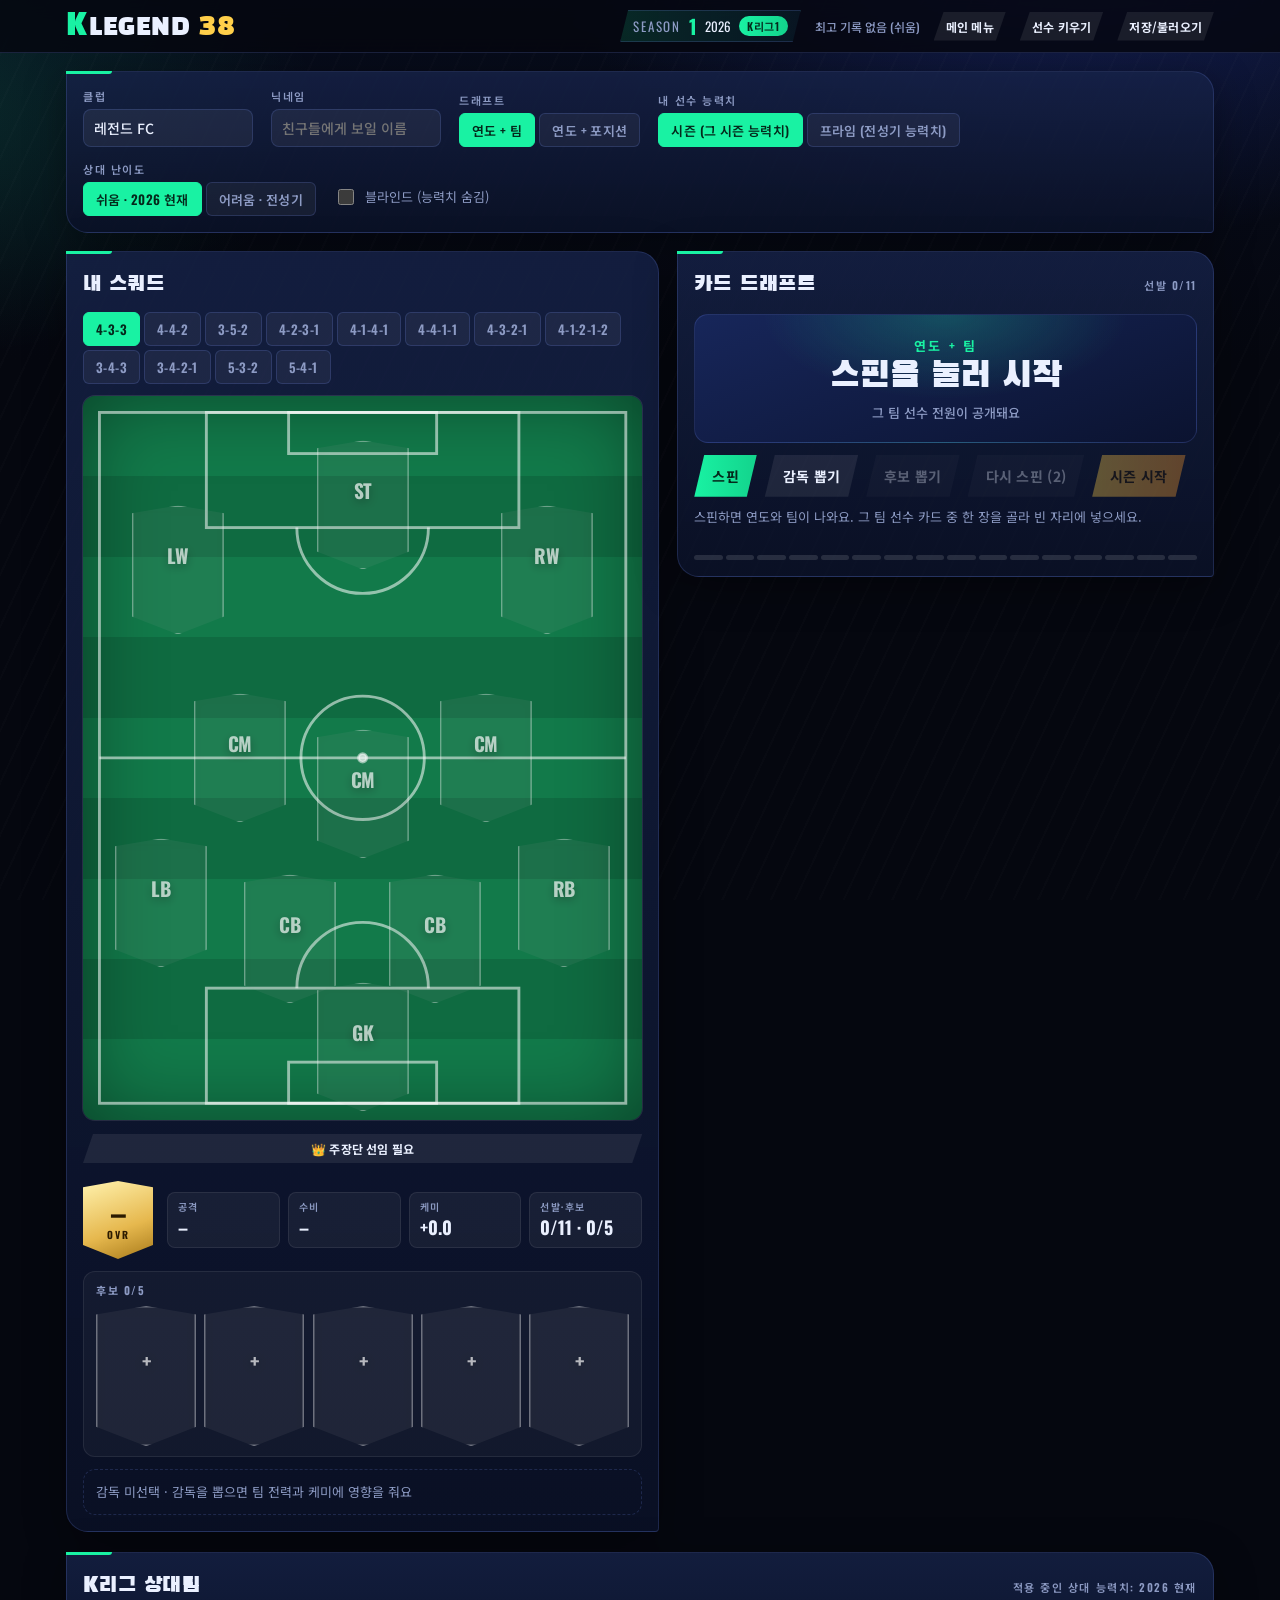
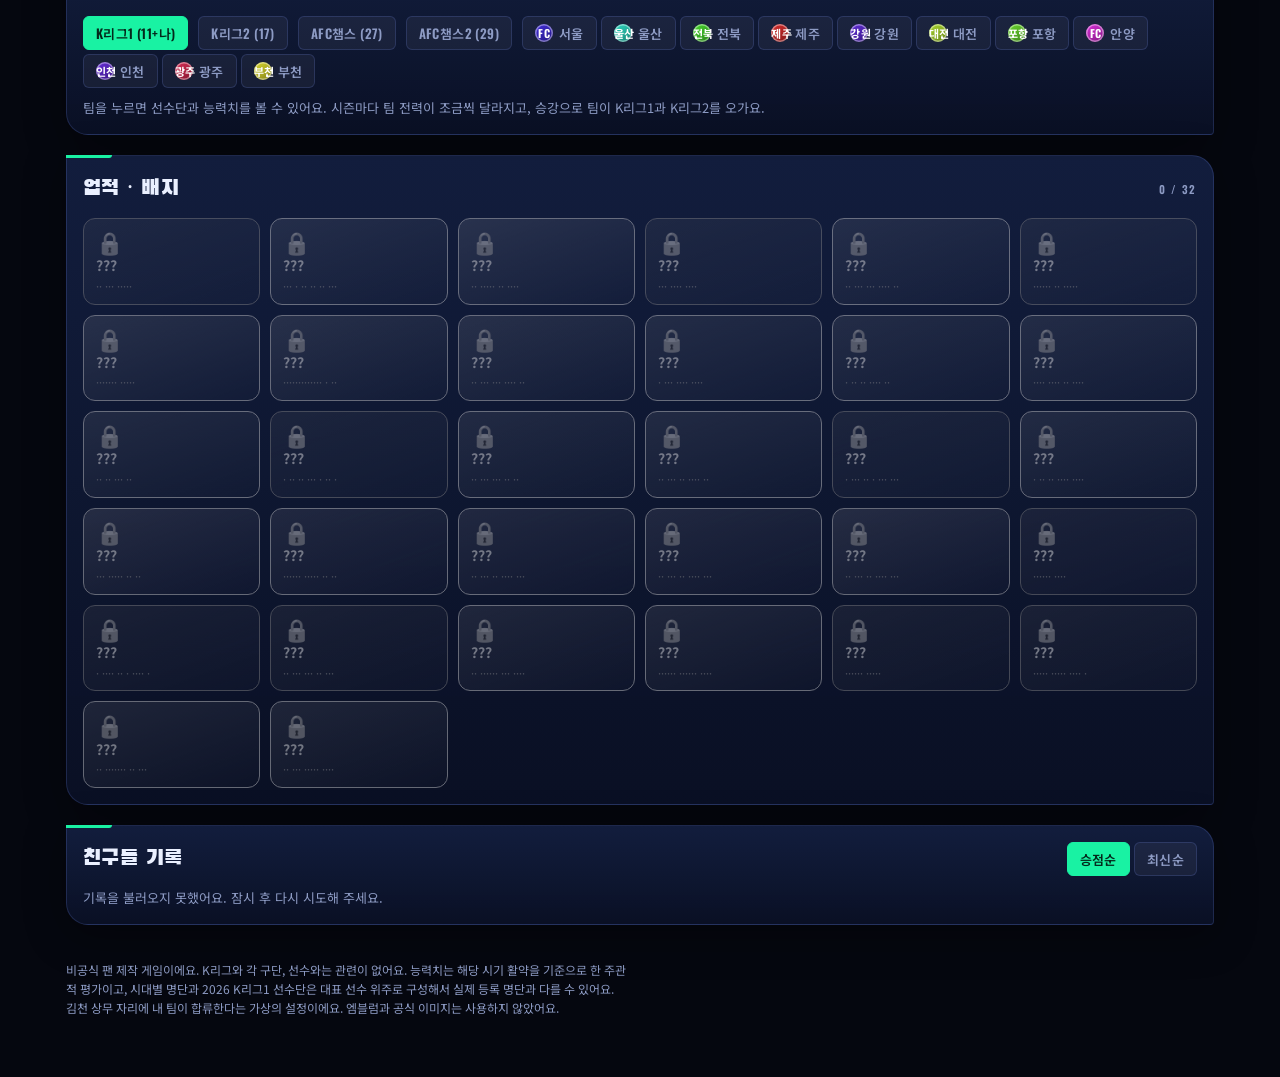
==== manager.html @ 30ee42bf "선수판 v2(구간 시즌·국제대회·수상·발롱도르·영구결번·성장특성·가정환경·레전드 비교), 메인 메뉴, 작업기록 문서 Co-Authored-By: Claude Sonnet 5.5 <" ====
<!doctype html>
<html lang="ko">
<head>
<meta charset="utf-8">
<meta name="viewport" content="width=device-width, initial-scale=1, viewport-fit=cover">
<meta name="theme-color" content="#05070f">
<title>K-레전드 38</title>
<meta name="description" content="시대별 K리그 레전드 카드를 뽑아 베스트 11을 만들고 2026 K리그1·FA컵·AFC챔스에 도전하는 팬 제작 축구 게임">
<meta property="og:title" content="K-레전드 38">
<meta property="og:description" content="K리그 레전드 카드 드래프트. 38전 전승에 도전해 보세요.">
<link rel="preconnect" href="https://fonts.googleapis.com">
<link rel="preconnect" href="https://fonts.gstatic.com" crossorigin>
<link rel="stylesheet" href="https://fonts.googleapis.com/css2?family=Black+Han+Sans&family=Oswald:wght@500;600;700&family=Noto+Sans+KR:wght@400;500;700&display=swap">
<link rel="stylesheet" href="css/style.css">
</head>
<body>
<div class="bgfx" aria-hidden="true"></div>
<div class="modal" id="modal" hidden role="dialog" aria-modal="true" aria-label="선수 상세"></div>

<header class="top">
  <div class="top-in">
    <div class="logo" aria-label="K-레전드 38"><span class="k">K</span><span class="l">LEGEND</span><b>38</b></div>
    <div class="season-badge" id="seasonBadge"></div>
    <div class="best" id="best"></div>
    <a class="btn small ghost" href="index.html" id="menuLink" style="text-decoration:none">메인 메뉴</a>
    <a class="btn small ghost" href="player.html" id="lifeLink" style="text-decoration:none">선수 키우기</a>
    <button type="button" class="btn small ghost" id="saveBtn" title="저장 · 불러오기">저장/불러오기</button>
  </div>
</header>

<div class="wrap">
  <section class="panel clubbar">
    <div class="field"><label class="label" for="teamName">클럽</label>
      <input class="inp" id="teamName" maxlength="14" value="레전드 FC"></div>
    <div class="field"><label class="label" for="nick">닉네임</label>
      <input class="inp" id="nick" maxlength="12" placeholder="친구들에게 보일 이름"></div>
    <div class="field"><span class="label">드래프트</span><div class="seg" id="modeSeg" role="group" aria-label="드래프트 방식"></div></div>
    <div class="field"><span class="label">내 선수 능력치</span><div class="seg" id="ratingSeg" role="group" aria-label="능력치 기준"></div></div>
    <div class="field"><span class="label">상대 난이도</span><div class="seg" id="diffSeg" role="group" aria-label="상대팀 난이도"></div></div>
    <label class="toggle"><input type="checkbox" id="hard"> 블라인드 (능력치 숨김)</label>
  </section>

  <div class="grid">
    <!-- 스쿼드 -->
    <section class="panel squad">
      <div class="panel-h"><h2>내 스쿼드</h2><div class="seg" id="formSeg" role="group" aria-label="포메이션"></div></div>
      <div class="pitch" id="pitch">
        <svg class="lines" viewBox="0 0 68 88" preserveAspectRatio="none" aria-hidden="true">
          <g fill="none" stroke="rgba(255,255,255,.55)" stroke-width=".35">
            <rect x="2" y="2" width="64" height="84"/>
            <line x1="2" y1="44" x2="66" y2="44"/>
            <circle cx="34" cy="44" r="7.5"/><circle cx="34" cy="44" r=".5" fill="rgba(255,255,255,.7)"/>
            <rect x="15" y="2" width="38" height="14"/><rect x="25" y="2" width="18" height="5"/>
            <rect x="15" y="72" width="38" height="14"/><rect x="25" y="81" width="18" height="5"/>
            <path d="M26 16 A8 8 0 0 0 42 16"/><path d="M26 72 A8 8 0 0 1 42 72"/>
          </g>
        </svg>
      </div>
      <div class="statbar">
        <div class="ovrbadge"><span class="n" id="ovrV">–</span><span class="k">OVR</span></div>
        <div class="stats">
          <div class="st"><span class="k">공격</span><b id="attV">–</b></div>
          <div class="st"><span class="k">수비</span><b id="defV">–</b></div>
          <div class="st"><span class="k">케미</span><b id="chemV">+0.0</b></div>
          <div class="st"><span class="k">선발·후보</span><b id="cntV">0/11</b></div>
        </div>
      </div>
      <div class="bench" id="bench"></div>
      <div class="mgr" id="mgrBox"></div>
    </section>

    <!-- 드래프트 / 이적시장 -->
    <section class="panel desk" id="desk">
      <div id="deskDraft">
        <div class="panel-h"><h2>카드 드래프트</h2><span class="label" id="phaseLabel"></span></div>
        <div class="reel" id="reel" aria-live="polite">
          <div class="reel-crest" id="reelCrest"></div>
          <div class="yearL" id="reelYear"></div>
          <div class="club" id="reelClub">스핀을 눌러 시작</div>
          <div class="eraL" id="reelEra"></div>
        </div>
        <div class="btnrow">
          <button class="btn primary" id="spinBtn" type="button">스핀</button>
          <button class="btn ghost" id="mgrBtn" type="button">감독 뽑기</button>
          <button class="btn ghost" id="benchBtn" type="button" disabled>후보 뽑기</button>
          <button class="btn ghost" id="respinBtn" type="button" disabled>다시 스핀 (2)</button>
          <button class="btn go" id="simBtn" type="button" disabled>시즌 시작</button>
        </div>
        <p class="hint" id="hint"></p>
        <ul class="offers" id="plist"></ul>
        <div class="progress" id="progress" aria-hidden="true"></div>
      </div>

      <div id="deskWinter" hidden>
        <div class="panel-h"><h2>겨울 이적시장</h2><span class="label" id="winterLabel"></span></div>
        <div id="winterBody"></div>
      </div>
    </section>
  </div>

  <section class="panel" id="oppWrap" style="margin-top:20px">
    <div class="panel-h"><h2>K리그 상대팀</h2><span class="label" id="oppDiffLabel"></span></div>
    <div class="seg" id="oppTabs" role="group" aria-label="상대팀 선택"></div>
    <div id="oppView"></div>
  </section>

  <div id="results" hidden></div>

  <section class="panel" id="careerWrap" hidden style="margin-top:20px">
    <div class="panel-h"><h2>커리어</h2><span class="label" id="careerLabel"></span></div>
    <div id="career"></div>
  </section>

  <section class="panel" id="achWrap" style="margin-top:20px">
    <div class="panel-h"><h2>업적 · 배지</h2><span class="label" id="achCount"></span></div>
    <div class="ach-grid" id="achGrid"></div>
  </section>

  <section class="panel" id="sharedWrap" hidden style="margin-top:20px">
    <div class="panel-h"><h2>친구들 기록</h2><div class="seg" id="sharedSort" role="group" aria-label="정렬"></div></div>
    <div id="shared"></div>
    <div id="duelBox"></div>
  </section>

  <footer>
    비공식 팬 제작 게임이에요. K리그와 각 구단, 선수와는 관련이 없어요. 능력치는 해당 시기 활약을 기준으로 한 주관적 평가이고, 시대별 명단과 2026 K리그1 선수단은 대표 선수 위주로 구성해서 실제 등록 명단과 다를 수 있어요. 김천 상무 자리에 내 팀이 합류한다는 가상의 설정이에요. 엠블럼과 공식 이미지는 사용하지 않았어요.
  </footer>
</div>

<script src="js/data.js"></script>
<script src="js/data2026.js"></script>
<script src="js/data_cups.js"></script>
<script src="js/data_acl.js"></script>
<script src="js/data_afc_squads.js"></script>
<script src="js/data_attrs.js"></script>
<script src="js/data_attrs_lite.js"></script>
<script src="js/data_attrs_lite2.js"></script>
<script src="js/data_squads26.js"></script>
<script src="js/data_records.js"></script>
<script src="js/data_ratings.js"></script>
<script src="js/crests.js"></script>
<script src="js/roles.js"></script>
<script src="js/fans.js"></script>
<script src="js/config.js"></script>
<script src="js/born.js"></script>
<script src="js/attrs.js"></script>
<script src="js/core.js"></script>
<script src="js/season.js"></script>
<script src="js/ach.js"></script>
<script src="js/game.js"></script>
<script src="js/share.js"></script>
<script src="js/duel.js"></script>
<script src="js/protect.js"></script>
</body>
</html>
---- css/style.css ----
/* K-레전드 38: FIFA(FUT) 스타일 다크 UI. 색은 맨 위 :root 변수에서 바꿀 수 있어요 */
html,body{margin:0}
*{box-sizing:border-box}
img{max-width:100%}
[hidden]{display:none!important}
:root{
  --bg0:#05070f;--bg1:#0a1226;--panel:#0e1631;--panel2:#142046;--line:rgba(120,150,255,.18);--line2:rgba(255,255,255,.08);
  --txt:#eaf0ff;--muted:#8d9bc4;--acc:#19f2a3;--acc-ink:#04281b;--acc2:#27d7ff;--gold:#ffcf4a;--red:#ff4f64;
  --win:#19f2a3;--draw:#8d9bc4;--loss:#ff4f64;
  --f-head:"Black Han Sans","Noto Sans KR",system-ui,sans-serif;
  --f-num:"Oswald","Noto Sans KR",system-ui,sans-serif;
  --f-body:"Noto Sans KR",system-ui,-apple-system,"Apple SD Gothic Neo","Malgun Gothic",sans-serif;
  color-scheme:dark;
}
body{background:var(--bg0);color:var(--txt);font-family:var(--f-body);font-size:15px;line-height:1.55;min-height:100vh;
  padding-top:env(safe-area-inset-top,0);padding-bottom:env(safe-area-inset-bottom,0)}
.bgfx{position:fixed;inset:0;z-index:-1;pointer-events:none;
  background:radial-gradient(900px 520px at 85% -8%,rgba(60,90,255,.28),transparent 60%),radial-gradient(700px 420px at -8% 12%,rgba(25,242,163,.14),transparent 60%),
  linear-gradient(180deg,#070c1c,#05070f 40%)}
.bgfx::after{content:"";position:absolute;inset:0;opacity:.5;
  background:repeating-linear-gradient(115deg,rgba(255,255,255,.025) 0 2px,transparent 2px 22px)}

/* 상단 바 */
.top{position:sticky;top:0;z-index:20;background:rgba(5,7,15,.82);backdrop-filter:blur(10px);border-bottom:1px solid var(--line)}
.top-in{max-width:1180px;margin:0 auto;padding:10px 16px;display:flex;align-items:center;gap:14px;flex-wrap:wrap}
.logo{font-family:var(--f-head);font-size:24px;letter-spacing:.02em;display:flex;align-items:baseline;gap:2px;line-height:1}
.logo .k{color:var(--acc);font-size:30px}.logo .l{color:var(--txt)}.logo b{margin-left:6px;font-weight:400;color:var(--gold);font-size:30px}
.season-badge{display:flex;align-items:center;gap:8px;font-family:var(--f-num);font-size:13px;color:var(--muted);margin-left:auto;
  background:linear-gradient(90deg,rgba(25,242,163,.14),rgba(39,215,255,.06));border:1px solid var(--line);padding:5px 12px;
  clip-path:polygon(8px 0,100% 0,calc(100% - 8px) 100%,0 100%)}
.season-badge b{font-size:20px;color:var(--acc);line-height:1}
.sb-k{letter-spacing:.14em}.sb-y{color:var(--txt)}
.chip{font:600 11px var(--f-num);letter-spacing:.06em;padding:2px 8px;border-radius:999px;background:rgba(255,255,255,.1);color:var(--txt)}
.chip.acl{background:linear-gradient(90deg,#27d7ff,#6d7bff);color:#06142b}
.best{font:500 12px var(--f-num);color:var(--muted);text-align:right}
.best strong{display:block;color:var(--txt);font-size:14px}

.wrap{max-width:1180px;margin:0 auto;padding:18px 16px 60px}

/* 패널 */
.panel{position:relative;background:linear-gradient(180deg,rgba(22,34,72,.82),rgba(11,18,40,.88));border:1px solid var(--line);
  border-radius:4px 22px 4px 22px;padding:16px;min-width:0;box-shadow:0 10px 40px rgba(0,0,0,.35)}
.panel::before{content:"";position:absolute;left:-1px;top:-1px;width:46px;height:3px;background:var(--acc);border-radius:0 0 3px 0}
.panel-h{display:flex;align-items:center;justify-content:space-between;gap:10px;flex-wrap:wrap;margin-bottom:12px}
.panel-h h2,section h2{font-family:var(--f-head);font-weight:400;font-size:22px;margin:0;letter-spacing:.02em}
.label{font:600 11px var(--f-num);letter-spacing:.14em;text-transform:uppercase;color:var(--muted)}
.hint{font-size:13px;color:var(--muted);margin:10px 0 0;min-height:1.5em}
.muted{color:var(--muted)}
.sec{font-family:var(--f-head);font-weight:400;font-size:17px;margin:18px 0 8px;color:var(--acc);letter-spacing:.03em}

/* 클럽 설정 줄 */
.clubbar{display:flex;flex-wrap:wrap;gap:14px 18px;align-items:flex-end;margin-bottom:18px}
.field{display:flex;flex-direction:column;gap:5px;min-width:0}
.inp{background:rgba(255,255,255,.06);border:1px solid var(--line);color:var(--txt);border-radius:8px;padding:8px 10px;font:500 14px var(--f-body);min-width:0;width:170px}
.inp:focus{outline:2px solid var(--acc);outline-offset:1px}
.toggle{display:inline-flex;align-items:center;gap:8px;font-size:13px;color:var(--muted);cursor:pointer;user-select:none;padding-bottom:8px}
.toggle input{accent-color:var(--acc);width:16px;height:16px}

/* 칩(세그먼트) */
.seg{display:inline-flex;flex-wrap:wrap;gap:4px}
.seg button{border:1px solid var(--line);background:rgba(255,255,255,.05);color:var(--muted);font:600 13px var(--f-num);letter-spacing:.03em;padding:6px 12px;
  border-radius:6px;cursor:pointer;transition:all .15s;white-space:nowrap}
.seg button:hover:not(:disabled){color:var(--txt);border-color:var(--acc)}
.seg button[aria-pressed="true"]{background:var(--acc);color:var(--acc-ink);border-color:var(--acc)}
.seg button:disabled{cursor:not-allowed;opacity:.4}

/* 버튼 */
.btnrow{display:flex;flex-wrap:wrap;gap:8px}
.btn{border:0;cursor:pointer;padding:11px 18px;font:700 14px var(--f-body);letter-spacing:.02em;color:var(--txt);background:rgba(255,255,255,.12);
  clip-path:polygon(10px 0,100% 0,calc(100% - 10px) 100%,0 100%);transition:filter .15s,transform .1s}
.btn:hover:not(:disabled){filter:brightness(1.15)}
.btn:active:not(:disabled){transform:translateY(1px)}
.btn.primary{background:linear-gradient(90deg,var(--acc),#13d38c);color:var(--acc-ink)}
.btn.go{background:linear-gradient(90deg,var(--gold),#ff9d2e);color:#2b1a00}
.btn.ghost{background:rgba(255,255,255,.08)}
.btn.small{padding:6px 12px;font-size:12px}
.btn.big{font-size:16px;padding:14px 26px}
.btn:disabled{opacity:.35;cursor:not-allowed}
.btn:focus-visible,.offer:focus-visible,.slot:focus-visible,.bslot:focus-visible{outline:3px solid var(--acc);outline-offset:2px}

.grid{display:grid;grid-template-columns:minmax(0,1.05fr) minmax(0,.95fr);gap:18px;align-items:start}
@media (max-width:900px){.grid{grid-template-columns:minmax(0,1fr)}.season-badge{margin-left:0}}

/* ===== FIFA 선수 카드 ===== */
.fcard{container-type:inline-size;position:relative;display:block;width:100%;aspect-ratio:5/7;text-align:center;overflow:hidden;
  clip-path:polygon(0 6%,50% 0,100% 6%,100% 86%,50% 100%,0 86%);
  background:var(--fc-bg);color:var(--fc-ink);font-family:var(--f-num);box-shadow:inset 0 0 0 1px rgba(255,255,255,.4)}
.fcard::after{content:"";position:absolute;inset:0;background:linear-gradient(115deg,transparent 35%,rgba(255,255,255,.35) 48%,transparent 60%);transform:translateX(-120%);pointer-events:none}
.offer:hover .fcard::after,.slot.can .fcard::after{transform:translateX(120%);transition:transform .8s}
.fc-ovr{position:absolute;left:11cqw;top:14cqw;font-size:27cqw;font-weight:700;line-height:1;letter-spacing:-.02em}
.fc-pos{position:absolute;left:11cqw;top:43cqw;font-size:11.5cqw;font-weight:600;letter-spacing:.05em}
.fc-art{position:absolute;right:5cqw;top:9cqw;width:62cqw;height:62cqw;opacity:.26}
.fc-art svg{width:100%;height:100%;fill:currentColor;display:block}
.fc-name{position:absolute;left:3cqw;right:3cqw;top:87cqw;font-family:var(--f-body);font-weight:700;font-size:clamp(7px,12.5cqw,17px);line-height:1.15;white-space:nowrap;overflow:hidden;text-overflow:ellipsis}
.fc-sub{position:absolute;left:3cqw;right:3cqw;top:107cqw;font-size:clamp(6px,8.5cqw,12px);font-weight:500;opacity:.78;white-space:nowrap;overflow:hidden;text-overflow:ellipsis}
.fc-badge{position:absolute;right:3cqw;top:3cqw;font:700 9cqw var(--f-num);padding:1cqw 3cqw;border-radius:999px;background:#0a1226;color:#fff;z-index:2}
.fc-badge.up{background:#19f2a3;color:#04281b}.fc-badge.down{background:#ff4f64;color:#fff}.fc-badge.gray{background:rgba(0,0,0,.65);color:#fff;font-size:8cqw}

.t-bronze{--fc-bg:linear-gradient(155deg,#e0aa72,#8f5d2d 58%,#5c3a1a);--fc-ink:#2b180a}
.t-silver{--fc-bg:linear-gradient(155deg,#f6f8fb,#b3bcc8 58%,#7b8695);--fc-ink:#18202c}
.t-gold{--fc-bg:linear-gradient(155deg,#fff2ae,#e6b84e 55%,#a87a1a);--fc-ink:#3a2706}
.t-elite{--fc-bg:linear-gradient(155deg,#34459a,#16205a 52%,#080e2c);--fc-ink:#ffe08a}
.t-icon{--fc-bg:linear-gradient(125deg,#fff7d1,#f4d878 32%,#ffffff 50%,#eac55c 68%,#fff3c4);--fc-ink:#4a3504;background-size:200% 200%;animation:holo 5s linear infinite}
.t-blind{--fc-bg:linear-gradient(155deg,#2a3563,#141b3d 60%,#0b1129);--fc-ink:#cdd8ff}
.fcard.empty{--fc-bg:rgba(255,255,255,.06);--fc-ink:rgba(255,255,255,.8);box-shadow:inset 0 0 0 1.5px rgba(255,255,255,.35)}
.fcard.empty .fc-ovr{left:0;right:0;top:44cqw;font-size:21cqw;opacity:.85}
.fcard.dim{filter:grayscale(.85) brightness(.5)}
.fcard.mine{box-shadow:inset 0 0 0 2.5px var(--acc)}
@keyframes holo{0%{background-position:0 50%}100%{background-position:200% 50%}}

/* ===== 경기장 ===== */
.pitch{position:relative;width:100%;aspect-ratio:68/88;border-radius:12px;overflow:hidden;container-type:inline-size;
  background:repeating-linear-gradient(180deg,#127a4a 0 11.11%,#0f6b41 11.11% 22.22%);box-shadow:inset 0 0 80px rgba(0,0,0,.45),0 0 0 1px rgba(255,255,255,.1)}
.pitch svg.lines{position:absolute;inset:0;width:100%;height:100%}
.pitch.mini{max-width:520px;margin:0 auto}
.slot{position:absolute;transform:translate(-50%,-50%);width:16.5%;min-width:48px;max-width:96px;background:none;border:0;padding:0;cursor:default;font-family:inherit;color:inherit;z-index:1}
.slot .fcard{filter:drop-shadow(0 3px 5px rgba(0,0,0,.5))}
.slot.can{cursor:pointer;z-index:3;animation:pulse 1s ease-in-out infinite;filter:drop-shadow(0 0 10px var(--acc))}
.slot.can .fcard.empty{--fc-bg:rgba(25,242,163,.28);--fc-ink:#fff}
.slot.target{filter:drop-shadow(0 0 12px var(--gold))}
@keyframes pulse{50%{transform:translate(-50%,-50%) scale(1.07)}}

.statbar{display:flex;align-items:center;gap:14px;margin-top:12px;flex-wrap:wrap}
.ovrbadge{display:flex;flex-direction:column;align-items:center;justify-content:center;width:70px;height:78px;color:#2b1a00;
  background:linear-gradient(160deg,#fff2ae,#e6b84e 60%,#a87a1a);clip-path:polygon(0 8%,50% 0,100% 8%,100% 82%,50% 100%,0 82%)}
.ovrbadge .n{font:700 30px/1 var(--f-num)}.ovrbadge .k{font:700 10px var(--f-num);letter-spacing:.2em}
.stats{display:grid;grid-template-columns:repeat(4,1fr);gap:8px;flex:1;min-width:220px}
.st{background:rgba(255,255,255,.05);border:1px solid var(--line2);border-radius:8px;padding:6px 10px}
.st .k{display:block;font:600 10px var(--f-num);letter-spacing:.14em;color:var(--muted);text-transform:uppercase}
.st b{font:700 18px var(--f-num)}

/* 후보석 */
.bench{margin-top:12px;border:1px solid var(--line2);background:rgba(255,255,255,.035);border-radius:12px;padding:10px 12px}
.benchlab{font:700 11px var(--f-num);letter-spacing:.14em;color:var(--muted);margin-bottom:8px;text-transform:uppercase}
.benchrow{display:grid;grid-template-columns:repeat(5,minmax(0,1fr));gap:8px}
.bslot{background:none;border:0;padding:0;font-family:inherit;color:inherit;cursor:default}
.bslot .fcard{filter:drop-shadow(0 2px 4px rgba(0,0,0,.5))}
.bslot.can{cursor:pointer;filter:drop-shadow(0 0 8px var(--acc))}
.bslot.target{filter:drop-shadow(0 0 10px var(--gold))}
.bslot:disabled{opacity:1}

/* 감독 */
.mgr{margin-top:12px}
.mgr.empty{border:1px dashed var(--line);border-radius:12px;padding:12px;color:var(--muted);font-size:13px}
.mcard{display:block;width:100%;text-align:left;font-family:inherit;color:var(--txt);background:linear-gradient(135deg,rgba(255,207,74,.12),rgba(255,255,255,.04));
  border:1px solid rgba(255,207,74,.35);border-radius:12px;padding:10px 12px}
.mcard.pick{cursor:pointer}.mcard.pick:hover{border-color:var(--gold);filter:brightness(1.1)}
.mc-top{display:flex;align-items:center;gap:8px}.mc-top b{flex:1;font-size:16px;min-width:0}
.mc-lab{font:700 10px var(--f-num);letter-spacing:.14em;background:var(--gold);color:#2b1a00;border-radius:4px;padding:2px 7px}
.mc-ovr{font:700 20px var(--f-num);color:var(--gold)}
.mc-note{font-size:12px;color:var(--muted);margin-top:2px}
.mc-tags{display:flex;flex-wrap:wrap;gap:6px;margin-top:6px}
.tg{font:500 11px var(--f-num);border:1px solid var(--line);border-radius:999px;padding:2px 9px;background:rgba(255,255,255,.05)}
.mc-fx{font:500 12px var(--f-num);color:var(--muted);margin-top:6px}

/* ===== 드래프트 데스크 ===== */
.reel{position:relative;overflow:hidden;border:1px solid var(--line);border-radius:14px;text-align:center;padding:20px 14px;margin:0 0 12px;
  background:radial-gradient(260px 120px at 50% 0,rgba(25,242,163,.22),transparent 70%),linear-gradient(160deg,#17265a,#0b1330)}
.reel::before{content:"";position:absolute;inset:0;background:linear-gradient(110deg,transparent 40%,rgba(255,255,255,.12) 50%,transparent 60%);transform:translateX(-100%)}
.reel.spin::before{animation:sweep .7s linear infinite}
@keyframes sweep{to{transform:translateX(100%)}}
.yearL{font:700 13px var(--f-num);letter-spacing:.2em;color:var(--acc);min-height:1.3em;text-transform:uppercase}
.reel .club{font-family:var(--f-head);font-size:clamp(26px,5vw,36px);line-height:1.15;margin-top:2px}
.eraL{font:500 13px var(--f-body);color:var(--muted);margin-top:4px;min-height:1.4em}
.reel.spin .club,.reel.spin .eraL{filter:blur(.8px);opacity:.75}
.offers{list-style:none;margin:14px 0 0;padding:0;display:grid;grid-template-columns:repeat(auto-fill,minmax(104px,1fr));gap:12px}
.offer-li{animation:deal .45s both;animation-delay:var(--d,0ms)}
@keyframes deal{from{opacity:0;transform:translateY(14px) scale(.92) rotateY(50deg)}to{opacity:1;transform:none}}
.offer{display:block;width:100%;background:none;border:0;padding:0;cursor:pointer;font-family:inherit;color:inherit;position:relative;transition:transform .15s,filter .15s}
.offer:hover:not(:disabled){transform:translateY(-4px) scale(1.03);filter:drop-shadow(0 6px 12px rgba(0,0,0,.5))}
.offer[aria-pressed="true"]{transform:translateY(-4px) scale(1.04);filter:drop-shadow(0 0 12px var(--acc))}
.offer:disabled{cursor:not-allowed}
.offer-pos{display:block;margin-top:4px;font:600 11px var(--f-num);color:var(--muted);letter-spacing:.04em}
.offers.mlist,.offers:has(.moffer){grid-template-columns:1fr}
.moffer{list-style:none}
.progress{display:flex;gap:3px;margin-top:14px}
.progress i{flex:1;height:5px;border-radius:3px;background:rgba(255,255,255,.12)}
.progress i.on{background:var(--acc)}.progress i.bn.on{background:var(--gold)}

/* 겨울 이적시장 */
.w-sec{border-top:1px solid var(--line2);padding-top:12px;margin-top:14px}
.w-sec:first-child{border-top:0;margin-top:0;padding-top:0}
.w-sec h3{font-family:var(--f-head);font-weight:400;font-size:17px;margin:0 0 6px;color:var(--acc)}
.devlist{display:flex;flex-wrap:wrap;gap:6px}
.dv{font-size:12px;border:1px solid var(--line2);border-radius:999px;padding:3px 10px;background:rgba(255,255,255,.04)}
.dv i{font:700 12px var(--f-num);font-style:normal}
.dv.up i{color:var(--acc)}.dv.down i{color:var(--red)}.dv.flat i{color:var(--muted)}
.swapbar{display:flex;flex-wrap:wrap;gap:8px;align-items:center;margin-top:10px;padding:10px 12px;border:1px solid var(--gold);border-radius:10px;background:rgba(255,207,74,.08)}
.swapbar span{flex:1;min-width:180px;font-weight:700}
.swaplog{margin:8px 0 0;padding-left:18px;font-size:13px;color:var(--muted)}

/* ===== 표 · 상대팀 ===== */
.tablewrap{overflow-x:auto}
.tbl{width:100%;border-collapse:collapse;font-size:13px}
.tbl th,.tbl td{padding:7px 8px;border-bottom:1px solid var(--line2);text-align:right;white-space:nowrap}
.tbl th{font:600 11px var(--f-num);letter-spacing:.1em;color:var(--muted);text-transform:uppercase}
.tbl td.t,.tbl th.t{text-align:left}
.tbl td.num{font-family:var(--f-num);font-variant-numeric:tabular-nums}
.tbl td.pts{font-weight:700;color:var(--gold)}
.tbl tr.me td{background:linear-gradient(90deg,rgba(25,242,163,.22),rgba(25,242,163,.05));font-weight:700}
.tbl tr.link{cursor:pointer}.tbl tr.link:hover td{background:rgba(255,255,255,.05)}
.tbl tr.cut td{border-bottom:2px dashed rgba(255,207,74,.5)}
.tbl td.on{font-weight:700;color:var(--gold);background:rgba(255,207,74,.1)}
.oppsum{margin:12px 0 6px;font:500 13px var(--f-body);color:var(--muted)}
.pos{display:inline-block;min-width:34px;text-align:center;font:700 11px var(--f-num);border-radius:5px;padding:2px 6px;color:#fff}
.pos.GK{background:#b7791f}.pos.DF{background:#2b6cb0}.pos.MF{background:#2f855a}.pos.FW{background:#c2412d}
.crest{display:inline-grid;place-items:center;width:var(--s,26px);height:var(--s,26px);border-radius:50%;font:700 11px var(--f-num);color:#fff;vertical-align:middle;margin-right:2px;
  background:linear-gradient(145deg,hsl(var(--h) 70% 52%),hsl(var(--h) 70% 30%));box-shadow:inset 0 0 0 1.5px rgba(255,255,255,.4)}

/* ===== 결과 ===== */
#results{margin-top:22px}
.hero{display:flex;flex-wrap:wrap;gap:16px;align-items:center;justify-content:space-between;
  background:radial-gradient(500px 200px at 0 0,rgba(25,242,163,.18),transparent 60%),linear-gradient(135deg,rgba(30,48,110,.9),rgba(10,16,38,.95))}
.verdict{font-family:var(--f-head);font-weight:400;font-size:clamp(26px,5vw,40px);line-height:1.1;margin:6px 0 4px}
.vsub{margin:0;color:var(--muted);font-size:14px}
.trophies{display:flex;gap:10px}
.trophy{width:78px;text-align:center;padding:10px 4px;border:1px solid var(--line);border-radius:12px;background:rgba(255,255,255,.04);opacity:.55}
.trophy.won{opacity:1;border-color:var(--gold);background:linear-gradient(180deg,rgba(255,207,74,.28),rgba(255,207,74,.06));box-shadow:0 0 22px rgba(255,207,74,.25)}
.tr-i{display:block;font-size:26px;line-height:1.1}.tr-n{display:block;font:700 12px var(--f-num);letter-spacing:.1em;margin-top:2px}
.tabs{display:flex;flex-wrap:wrap;gap:4px;margin:16px 0 0;border-bottom:1px solid var(--line)}
.tabs button{border:0;background:none;color:var(--muted);font:700 14px var(--f-body);padding:10px 16px;cursor:pointer;border-bottom:3px solid transparent;margin-bottom:-1px}
.tabs button[aria-pressed="true"]{color:var(--acc);border-bottom-color:var(--acc)}
.tabpane{background:linear-gradient(180deg,rgba(14,22,49,.85),rgba(8,12,28,.9));border:1px solid var(--line);border-top:0;border-radius:0 0 18px 18px;padding:16px}
.board{display:grid;grid-template-columns:repeat(auto-fit,minmax(130px,1fr));gap:10px;margin:0 0 14px}
.stat{background:rgba(255,255,255,.05);border:1px solid var(--line2);border-radius:10px;padding:10px 14px}
.stat .v{font:700 24px var(--f-num);line-height:1.2}.stat .k{font-size:12px;color:var(--muted)}
.comps{display:grid;grid-template-columns:repeat(auto-fit,minmax(240px,1fr));gap:10px}
.comp{border:1px solid var(--line2);border-radius:12px;padding:10px 12px;background:rgba(255,255,255,.035)}
.comp h4{margin:0 0 6px;font-family:var(--f-head);font-weight:400;font-size:16px;color:var(--gold)}
.comp p{margin:6px 0 0;font-size:13px}
.stages{display:flex;flex-direction:column;gap:3px}
.stg{font-size:12px;padding:3px 8px;border-radius:6px;background:rgba(255,255,255,.05);border-left:3px solid var(--draw)}
.stg.ok{border-left-color:var(--win)}.stg.no{border-left-color:var(--loss)}
.gtab{display:flex;flex-direction:column;gap:2px;margin-bottom:6px;font-size:12px}
.gtab .g.me{color:var(--acc);font-weight:700}
.form{display:flex;flex-wrap:wrap;gap:3px;margin-top:12px}
.form i{width:12px;height:12px;border-radius:3px}
.form i.W{background:var(--win)}.form i.D{background:var(--draw)}.form i.L{background:var(--loss)}
.newach{margin-top:14px;border:1px solid var(--gold);border-radius:12px;padding:10px 12px;background:rgba(255,207,74,.08)}
.newach h4{margin:0 0 8px;font-family:var(--f-head);font-weight:400;color:var(--gold)}
.matches{list-style:none;margin:10px 0 0;padding:0;display:grid;gap:5px;max-height:620px;overflow-y:auto}
.m{display:grid;grid-template-columns:38px 46px 38px minmax(0,1fr) auto;gap:8px;align-items:center;padding:7px 10px;border-radius:8px;background:rgba(255,255,255,.04);font-size:13px}
.m .r{font:600 11px var(--f-num);color:var(--muted)}
.m .ha{font:700 11px var(--f-num);color:var(--muted);white-space:nowrap}
.m .o{min-width:0}.m .o span{display:block;font-size:11px;color:var(--muted);white-space:nowrap;overflow:hidden;text-overflow:ellipsis}
.m .o span.cdl{color:#f0b34a}
.cp{font:700 10px var(--f-num);letter-spacing:.06em;text-align:center;border-radius:4px;padding:2px 0;color:#04281b}
.cp.lg{background:var(--acc)}.cp.fa{background:#ff8a5c}.cp.acl{background:var(--acc2)}
.m .sc{font:700 15px var(--f-num);padding:3px 10px;border-radius:6px;color:#04120c;min-width:60px;text-align:center}
.sc.W{background:var(--win)}.sc.D{background:var(--draw)}.sc.L{background:var(--loss);color:#fff}
.derbies{margin-top:12px;font-size:13px;color:var(--muted)}.derbies h4{margin:0 0 4px;color:var(--txt)}.derbies p{margin:2px 0}
.awards{display:grid;grid-template-columns:repeat(auto-fit,minmax(130px,1fr));gap:14px}
.award{text-align:center}
.aw-t{font:700 11px var(--f-num);letter-spacing:.14em;color:var(--gold);margin-bottom:6px;text-transform:uppercase}
.award .fcard{max-width:132px;margin:0 auto;filter:drop-shadow(0 5px 10px rgba(0,0,0,.5))}
.aw-l{font:500 12px var(--f-num);color:var(--muted);margin-top:6px}
.aw-coach{font-family:var(--f-head);font-size:22px;margin:30px 0 4px}
.sbar{display:block;width:70px;height:6px;border-radius:3px;background:rgba(255,255,255,.12);overflow:hidden}
.sbar i{display:block;height:100%;background:var(--win)}.sbar i.low{background:var(--loss)}
.share img{width:100%;max-width:420px;border-radius:12px;border:1px solid var(--line);display:block;margin-top:10px}

/* 배지 · 업적 */
.ach-grid{display:grid;grid-template-columns:repeat(auto-fill,minmax(160px,1fr));gap:10px}
.badge{display:flex;flex-direction:column;gap:2px;border-radius:12px;padding:10px 12px;border:1px solid var(--line2);background:rgba(255,255,255,.04);position:relative}
.badge i{font-style:normal;font-size:22px;line-height:1.1}
.badge b{font-size:14px}.badge small{font-size:11px;color:var(--muted);line-height:1.35}
.badge.bronze{border-color:#b9824a;background:linear-gradient(160deg,rgba(185,130,74,.25),rgba(255,255,255,.03))}
.badge.silver{border-color:#cdd6e2;background:linear-gradient(160deg,rgba(205,214,226,.22),rgba(255,255,255,.03))}
.badge.gold{border-color:var(--gold);background:linear-gradient(160deg,rgba(255,207,74,.28),rgba(255,255,255,.03))}
.badge.locked{filter:grayscale(1);opacity:.45}
.newach .badge{display:inline-flex;margin:0 8px 8px 0}

/* 친구 기록 · 맞대결 */
.lb{list-style:none;margin:10px 0 0;padding:0;display:grid;gap:5px}
.lbrow{display:grid;grid-template-columns:28px minmax(0,1fr) auto auto auto;gap:10px;align-items:center;padding:9px 12px;border-radius:8px;background:rgba(255,255,255,.04);font-size:13px}
.lbn{font:700 13px var(--f-num);color:var(--muted)}
.lbw{font-weight:700;min-width:0;overflow:hidden;text-overflow:ellipsis;white-space:nowrap}
.lbw small{display:block;font-weight:500;color:var(--muted);font-size:11px;overflow:hidden;text-overflow:ellipsis}
.lbr{font:500 12px var(--f-num);color:var(--muted);white-space:nowrap}
.lbp{font:700 16px var(--f-num);color:var(--gold)}
.lba{display:flex;flex-direction:column;align-items:flex-end;gap:2px}.lba small{font:500 11px var(--f-num);color:var(--muted)}
@media (max-width:620px){.lbrow{grid-template-columns:24px minmax(0,1fr) auto auto}.lbr{display:none}}
.duel{margin-top:14px;border:1px solid var(--line);border-radius:14px;padding:14px;background:rgba(255,255,255,.035)}
.duel-head{display:grid;grid-template-columns:1fr auto 1fr;gap:10px;align-items:center;margin:8px 0 12px;text-align:center}
.duel-side{background:rgba(255,255,255,.05);border-radius:12px;padding:10px;min-width:0}
.duel-side b{display:block;overflow:hidden;text-overflow:ellipsis;white-space:nowrap}
.duel-ovr{font:700 36px var(--f-num);color:var(--gold);line-height:1.1}
.duel-side small{color:var(--muted);font-size:11px}
.duel-vs{font:700 22px var(--f-head);color:var(--acc)}
.duel-out{margin-top:12px;display:grid;gap:8px}
.duel-leg{display:grid;gap:2px;padding:8px 10px;border-radius:8px;background:rgba(255,255,255,.05)}
.dl-t{font:700 11px var(--f-num);letter-spacing:.14em;color:var(--muted)}.dl-s{font:700 16px var(--f-num)}.dl-g{font-size:12px;color:var(--muted)}
.duel-final{display:flex;flex-direction:column;gap:2px;padding:12px;border-radius:10px;font-size:14px}
.duel-final.win{background:rgba(25,242,163,.16);border:1px solid var(--win)}
.duel-final.lose{background:rgba(255,79,100,.14);border:1px solid var(--loss)}
.duel-final b{font:700 20px var(--f-num)}

footer{margin-top:36px;font-size:12px;color:var(--muted);max-width:80ch}
@media (prefers-reduced-motion: reduce){.slot.can,.t-icon,.reel.spin::before,.offer-li{animation:none}*{transition:none!important}}
@media (max-width:520px){
  .stats{grid-template-columns:repeat(2,1fr)}
  .m{grid-template-columns:34px 40px minmax(0,1fr) auto}.m .ha{display:none}
  .trophy{width:64px}
  .inp{width:140px}
}

/* 모바일에서도 경기장 카드 글자가 읽히도록 최소 크기 보장 */
.slot{min-width:54px}
.pitch .fc-name{font-size:max(8.5px,12.5cqw)}
.pitch .fc-sub{font-size:max(6.5px,8.5cqw)}
.bench .fc-name{font-size:max(8px,12.5cqw)}

/* K리그2 · 승강 */
.chip.lg1{background:linear-gradient(90deg,#19f2a3,#13d38c);color:#04281b}
.chip.lg2{background:linear-gradient(90deg,#ffcf4a,#ff9d2e);color:#2b1a00}
.seg .divtab{margin-right:6px}
.seg .teamtab{display:inline-flex;align-items:center;gap:4px}
.tbl tr.up td{box-shadow:inset 3px 0 0 var(--win)}
.tbl tr.po td{box-shadow:inset 3px 0 0 var(--gold)}
.tbl tr.down td{box-shadow:inset 3px 0 0 var(--loss)}
.promo{font-weight:700}
.promo.relegated,.promo.po_failed{color:var(--red)}
.promo.promoted,.promo.po_promoted,.promo.po_stay{color:var(--win)}
.cp.po{background:#c9a0ff}
.reel-crest{display:flex;justify-content:center;margin-bottom:6px}.reel-crest:empty{display:none}
/* 엠블럼 이미지가 있을 때 */
.crest.img{background:none;box-shadow:none}
.crest img{width:100%;height:100%;object-fit:contain;display:block}

/* 경기 로그 */
.m.clickable{cursor:pointer;transition:background .15s}
.m.clickable:hover{background:rgba(255,255,255,.08)}
.m.open{background:rgba(25,242,163,.1);box-shadow:inset 3px 0 0 var(--acc)}
.mlog-li{list-style:none;margin:-2px 0 4px}
.mlog{border:1px solid var(--line);border-radius:12px;padding:12px;background:linear-gradient(180deg,rgba(18,28,60,.9),rgba(8,12,28,.95))}
.ml-head{text-align:center;margin-bottom:10px}
.ml-t{font:600 11px var(--f-num);letter-spacing:.12em;color:var(--muted)}
.ml-score{font-family:var(--f-head);font-size:clamp(18px,3.4vw,26px);margin-top:2px}
.ml-stats{display:grid;gap:5px;margin:8px 0 12px}
.ml-st{display:grid;grid-template-columns:44px 1fr 120px 44px;gap:8px;align-items:center;font:600 13px var(--f-num)}
.ml-st b:last-child{text-align:right}
.ml-sn{text-align:center;font:500 12px var(--f-body);color:var(--muted)}
.ml-bar{height:6px;border-radius:3px;background:var(--loss);overflow:hidden;display:block;grid-column:3}
.ml-bar i{display:block;height:100%;background:var(--acc)}
.ml-st{grid-template-columns:44px 56px 1fr 44px}
.ml-lu{margin-bottom:10px}.ml-chips{display:flex;flex-wrap:wrap;gap:5px;margin-top:5px}
.ml-chips .chip{background:rgba(255,255,255,.07);font:500 12px var(--f-body);letter-spacing:0}
.tlist{list-style:none;margin:0;padding:0;display:grid;gap:3px}
.tl{display:grid;grid-template-columns:1fr 62px 1fr;gap:8px;align-items:center;font-size:13px;padding:3px 4px;border-radius:6px}
.tl .tl-m{font:700 12px var(--f-num);text-align:center;color:var(--muted);background:rgba(255,255,255,.06);border-radius:999px;padding:1px 0}
.tl.s-me .tl-x:first-child{text-align:right}
.tl.k-mark{grid-template-columns:62px 1fr;background:rgba(255,255,255,.05);color:var(--muted)}
.tl.k-mark .tl-m{background:none}
.tl.k-goal.s-me{background:linear-gradient(90deg,rgba(25,242,163,.22),transparent);font-weight:700}
.tl.k-goal.s-opp{background:linear-gradient(270deg,rgba(255,79,100,.22),transparent);font-weight:700}
.tl.k-red{color:#ff8a96;font-weight:700}
.tl.k-injury{color:#f0b34a}
.tl.k-save,.tl.k-miss,.tl.k-post,.tl.k-chance{color:var(--muted)}
.tl.k-pkgoal,.tl.k-pkmiss{grid-template-columns:1fr 62px 1fr}
@media (max-width:520px){.tl{grid-template-columns:1fr 50px 1fr;font-size:12px}.ml-st{grid-template-columns:38px 50px 1fr 38px}}

/* 친구 맞대결 로그 */
.duel-leg.clickable{cursor:pointer;transition:background .15s}
.duel-leg.clickable:hover,.duel-leg.open{background:rgba(25,242,163,.1)}
.duel-log{margin:-2px 0 6px}

/* 선수 상세 모달 (FM 스타일 능력치) */
.offer-li{position:relative}
.info-btn{position:absolute;top:-4px;left:-4px;z-index:4;width:22px;height:22px;border-radius:50%;border:1px solid var(--line);background:rgba(8,12,28,.9);color:var(--acc);font:700 13px var(--f-body);cursor:pointer;line-height:1;padding:0}
.info-btn:hover{background:var(--acc);color:var(--acc-ink)}
.info-dot{position:absolute;top:-3px;left:-3px;z-index:5;width:16px;height:16px;border-radius:50%;background:rgba(8,12,28,.9);border:1px solid var(--line);color:var(--acc);font:700 10px/14px var(--f-num);text-align:center;cursor:pointer}
.slot,.bslot{position:relative}
.slot{position:absolute}
.modal{position:fixed;inset:0;z-index:100;background:rgba(2,4,12,.78);backdrop-filter:blur(4px);display:flex;align-items:center;justify-content:center;padding:14px}
.m-box{position:relative;width:min(860px,100%);max-height:92vh;overflow-y:auto;border:1px solid var(--line);border-radius:6px 22px 6px 22px;padding:18px;
  background:linear-gradient(180deg,#111c42,#080d22);box-shadow:0 20px 70px rgba(0,0,0,.6)}
.m-x{position:absolute;top:10px;right:12px;border:0;background:rgba(255,255,255,.1);color:var(--txt);width:30px;height:30px;border-radius:50%;cursor:pointer;font-size:14px}
.m-head{display:flex;gap:16px;flex-wrap:wrap;align-items:flex-start}
.m-card{width:132px;flex:none}
.m-info{flex:1;min-width:220px}
.m-info h3{font-family:var(--f-head);font-weight:400;font-size:24px;margin:0 0 6px}
.m-line{margin:2px 0;font-size:13px;color:var(--muted)}
.m-traits{display:flex;flex-wrap:wrap;gap:6px;margin-top:8px}
.m-warn{margin:10px 0 0;font-size:12px;color:#f0b34a}
.attr-grid{display:grid;grid-template-columns:repeat(auto-fit,minmax(230px,1fr));gap:16px;margin-top:16px}
.attr-col h4{margin:0 0 6px;font-family:var(--f-head);font-weight:400;font-size:15px;color:var(--acc)}
.attr{display:grid;grid-template-columns:96px 1fr 28px;gap:8px;align-items:center;font-size:12px;padding:2px 0}
.a-l{color:var(--muted);white-space:nowrap;overflow:hidden;text-overflow:ellipsis}
.a-bar{height:5px;border-radius:3px;background:rgba(255,255,255,.1);overflow:hidden;display:block}
.a-bar i{display:block;height:100%}
.a-v{font:700 13px var(--f-num);text-align:right}
.attr.t-s .a-bar i{background:#27d7ff}.attr.t-s .a-v{color:#27d7ff}
.attr.t-a .a-bar i{background:var(--win)}.attr.t-a .a-v{color:var(--win)}
.attr.t-b .a-bar i{background:#d8c14a}.attr.t-b .a-v{color:#d8c14a}
.attr.t-c .a-bar i{background:#8d9bc4}.attr.t-c .a-v{color:#8d9bc4}
.attr.t-d .a-bar i{background:#ff7b5c}.attr.t-d .a-v{color:#ff7b5c}
td.plink{cursor:pointer}td.plink:hover{color:var(--acc);text-decoration:underline}

/* 선수 얼굴 사진 */
.fc-art.face{opacity:1;right:2cqw;top:6cqw;width:68cqw;height:68cqw;overflow:hidden}
.fc-art.face img{width:100%;height:100%;object-fit:cover;object-position:50% 14%;display:block;-webkit-mask-image:linear-gradient(#000 74%,transparent);mask-image:linear-gradient(#000 74%,transparent)}

/* 친구 라인업 보기 */
.lineup-slot{cursor:pointer}
.lineup-pos{display:block;font-size:10px;opacity:.85;margin-top:2px}
.lineup-bench{display:grid;grid-template-columns:repeat(auto-fill,minmax(78px,92px));gap:8px;margin:8px 0}
.lineup-bench .fcard{cursor:pointer}
.m-note{color:#9fd3ff;font-size:12px;margin:6px 0}

/* 경기 평점 */
.chip .rt{margin-left:6px;padding:0 5px;border-radius:6px;background:rgba(255,255,255,.14);font-size:11px}
.chip .rt.hi{background:#1f9d55;color:#fff}.chip .rt.lo{background:#b4403a;color:#fff}
.chip .mom{margin-left:5px;font-style:normal;font-size:10px;font-weight:700;color:#111;background:var(--gold,#f3c34a);padding:0 4px;border-radius:5px}
.tbl td.rt.hi{color:#4ade80;font-weight:700}.tbl td.rt.lo{color:#f87171}

/* 저장 · 불러오기 */
.save-list{display:grid;gap:8px;margin:10px 0}
.save-row{display:flex;gap:10px;align-items:center;justify-content:space-between;flex-wrap:wrap;padding:10px;border:1px solid var(--line);border-radius:10px;background:rgba(255,255,255,.04)}
.save-info{display:grid;gap:2px;min-width:0}.save-info small{opacity:.75}
.save-act{display:flex;gap:6px}.save-file{display:flex;gap:8px;margin:8px 0}

/* 선수 역할 */
.slot .role-chip{position:absolute;left:50%;bottom:-9px;transform:translateX(-50%);max-width:112%;white-space:nowrap;overflow:hidden;text-overflow:ellipsis;font-size:9px;line-height:1;padding:2px 5px;border-radius:7px;background:rgba(0,0,0,.72);color:#cfe3d6;border:1px solid rgba(255,255,255,.18);cursor:pointer;z-index:3}
.slot .role-chip.set{background:#1f6f43;color:#fff;border-color:#4ade80}
.role-list{display:grid;gap:6px;margin-top:8px;max-height:60vh;overflow:auto}
.role-row{display:grid;gap:3px;text-align:left;padding:9px 11px;border:1px solid var(--line);border-radius:10px;background:rgba(255,255,255,.04);color:inherit;cursor:pointer;font:inherit}
.role-row:hover{border-color:#4ade80}.role-row.on{border-color:#4ade80;background:rgba(74,222,128,.12)}
.role-desc{font-size:12px;opacity:.8}.role-tags{display:flex;gap:4px;flex-wrap:wrap}
.role-tags i{font-style:normal;font-size:10.5px;padding:1px 6px;border-radius:6px;background:rgba(255,255,255,.1)}
.role-tags i.warn{background:#7a4a12;color:#ffd9a0}
.role-note{margin-top:14px;display:grid;gap:3px;font-size:12px}
.role-note .rn-sum{font-weight:700;margin-bottom:2px}.role-note .ok{color:#4ade80}.role-note .bad{color:#fbbf24}

/* 감독 계약서 */
.contract{max-width:460px}
.contract .c-kicker{display:block;font-weight:800;letter-spacing:.12em;color:#4ea3ff;font-size:11px}
.contract .c-title{white-space:pre-line;font-size:24px;line-height:1.25;margin:6px 0 4px}
.c-pad{position:relative;margin:12px 0 6px;border-radius:14px;border:1.5px solid rgba(160,180,220,.5);background:#fff;overflow:hidden}
.c-pad canvas{display:block;width:100%;height:auto;cursor:crosshair}
.c-pad .c-line{position:absolute;left:6%;right:6%;bottom:22%;height:1px;background:#e1e6ef}
.c-cap{font-size:12px;opacity:.8;margin:2px 0 8px}.c-row{display:grid;grid-template-columns:1fr 1fr;gap:8px;margin-bottom:10px}
.hero-sign{display:block;height:44px;width:auto;max-width:180px;background:#fff;border-radius:8px;padding:2px 8px;margin-bottom:8px}

/* 팬 반응 · 기자회견 */
.rep-bars{display:grid;gap:5px;margin:8px 0}.rep-row{display:grid;grid-template-columns:78px 1fr 28px;gap:8px;align-items:center;font-size:12px}
.rep-bar{height:7px;border-radius:5px;background:rgba(255,255,255,.12);overflow:hidden}.rep-bar i{display:block;height:100%;background:#5aa7ff}.rep-bar i.hi{background:#4ade80}.rep-bar i.lo{background:#f87171}
.press-who{font-size:12px;opacity:.75;margin:6px 0 0}.press-q{font-size:18px;line-height:1.45;margin:2px 0 10px}
.press-ans{display:grid;gap:7px;margin-top:10px}.press-a{text-align:left;padding:11px 13px;border:1px solid var(--line);border-radius:10px;background:rgba(255,255,255,.05);color:inherit;font:inherit;cursor:pointer;line-height:1.4}.press-a:hover{border-color:#5aa7ff;background:rgba(90,167,255,.1)}
.fans-panel{margin-top:18px}.fans-goal{font-weight:700;margin:4px 0}.fans-goal.ok{color:#4ade80}.fans-goal.bad{color:#f87171}
.fans-list{display:grid;gap:7px;margin:10px 0}.fan-post{padding:9px 11px;border-radius:10px;border:1px solid var(--line);border-left-width:4px;background:rgba(255,255,255,.04)}
.fan-post.tp{border-left-color:#4ade80}.fan-post.tn{border-left-color:#f87171}.fan-post.tz{border-left-color:#94a3b8}
.fan-who{font-size:11px;opacity:.7;margin-bottom:2px}.fan-txt{font-size:13px;line-height:1.45}
.ml-fans{margin:10px 0 2px;display:grid;gap:3px;font-size:12px}.mf-line{opacity:.9}

/* ---- 사진은 작게: 능력치(OVR)와 포지션이 가려지지 않게 오른쪽 위에만 ---- */
.fc-art.face{right:3cqw;top:11cqw;width:44cqw;height:44cqw;border-radius:6px}
.fc-art.face img{object-position:50% 12%}
/* ---- 역할 칩: 글자를 키우고 화살표로 눌러서 바꾼다는 걸 알려줘요 ---- */
.slot .role-chip{font-size:12px;font-weight:700;padding:4px 9px 4px 10px;bottom:-13px;max-width:128%;border-color:rgba(255,255,255,.45);background:rgba(8,14,26,.88);color:#e8f2ec;box-shadow:0 1px 4px rgba(0,0,0,.4)}
.slot .role-chip::after{content:" ▾";font-size:11px;opacity:.85}
.slot .role-chip.set{background:#1f7a49;color:#fff;border-color:#6cf0a0}
.slot .role-chip:hover,.slot .role-chip:focus-visible{background:#2c4a7a;border-color:#8ab8ff;outline:none}

.role-rec{margin:6px 0 2px;padding:8px 10px;border-radius:10px;background:rgba(245,181,61,.14);color:#f5d487;font-size:12.5px}
.role-row.on b,.role-row b{display:block}
.slot .role-chip{max-width:160%}

.m-lite{display:grid;grid-template-columns:repeat(2,1fr);gap:4px 14px;margin:6px 0}.m-lite .ml-i{display:flex;justify-content:space-between;font-size:12.5px;border-bottom:1px dashed rgba(255,255,255,.15);padding:2px 0}.m-lite b.s{color:#ffd24a}.m-lite b.a{color:#4ade80}.m-lite b.b{color:#9fd3ff}.m-lite b.c{color:#cbd5e1}.m-lite b.d{color:#f87171}

/* 주장단 */
.cap-btn{margin-bottom:6px}.cap-badge{position:absolute;top:-6px;right:-4px;z-index:4;font-size:11px;font-weight:900;width:20px;height:20px;border-radius:50%;display:grid;place-items:center;border:2px solid #fff;color:#111}.cap-badge.C{background:#f5c542}.cap-badge.V{background:#cfd8e3}
.cap-list{display:grid;gap:6px;max-height:55vh;overflow:auto;margin-top:8px}.cap-row{display:grid;grid-template-columns:34px 1fr auto auto auto;gap:6px;align-items:center;padding:6px 8px;border:1px solid var(--line,#2a3550);border-radius:10px;font-size:13px}.cap-row.on{border-color:#f5c542;background:rgba(245,197,66,.1)}.cap-row small{grid-column:2;opacity:.7}.cap-row em{font-style:normal;color:#9fd3ff;font-size:12px;grid-column:3}.cap-row .btn{grid-row:1 / span 2}.cap-sum{margin:8px 0 2px;font-weight:700;color:#f5d487}
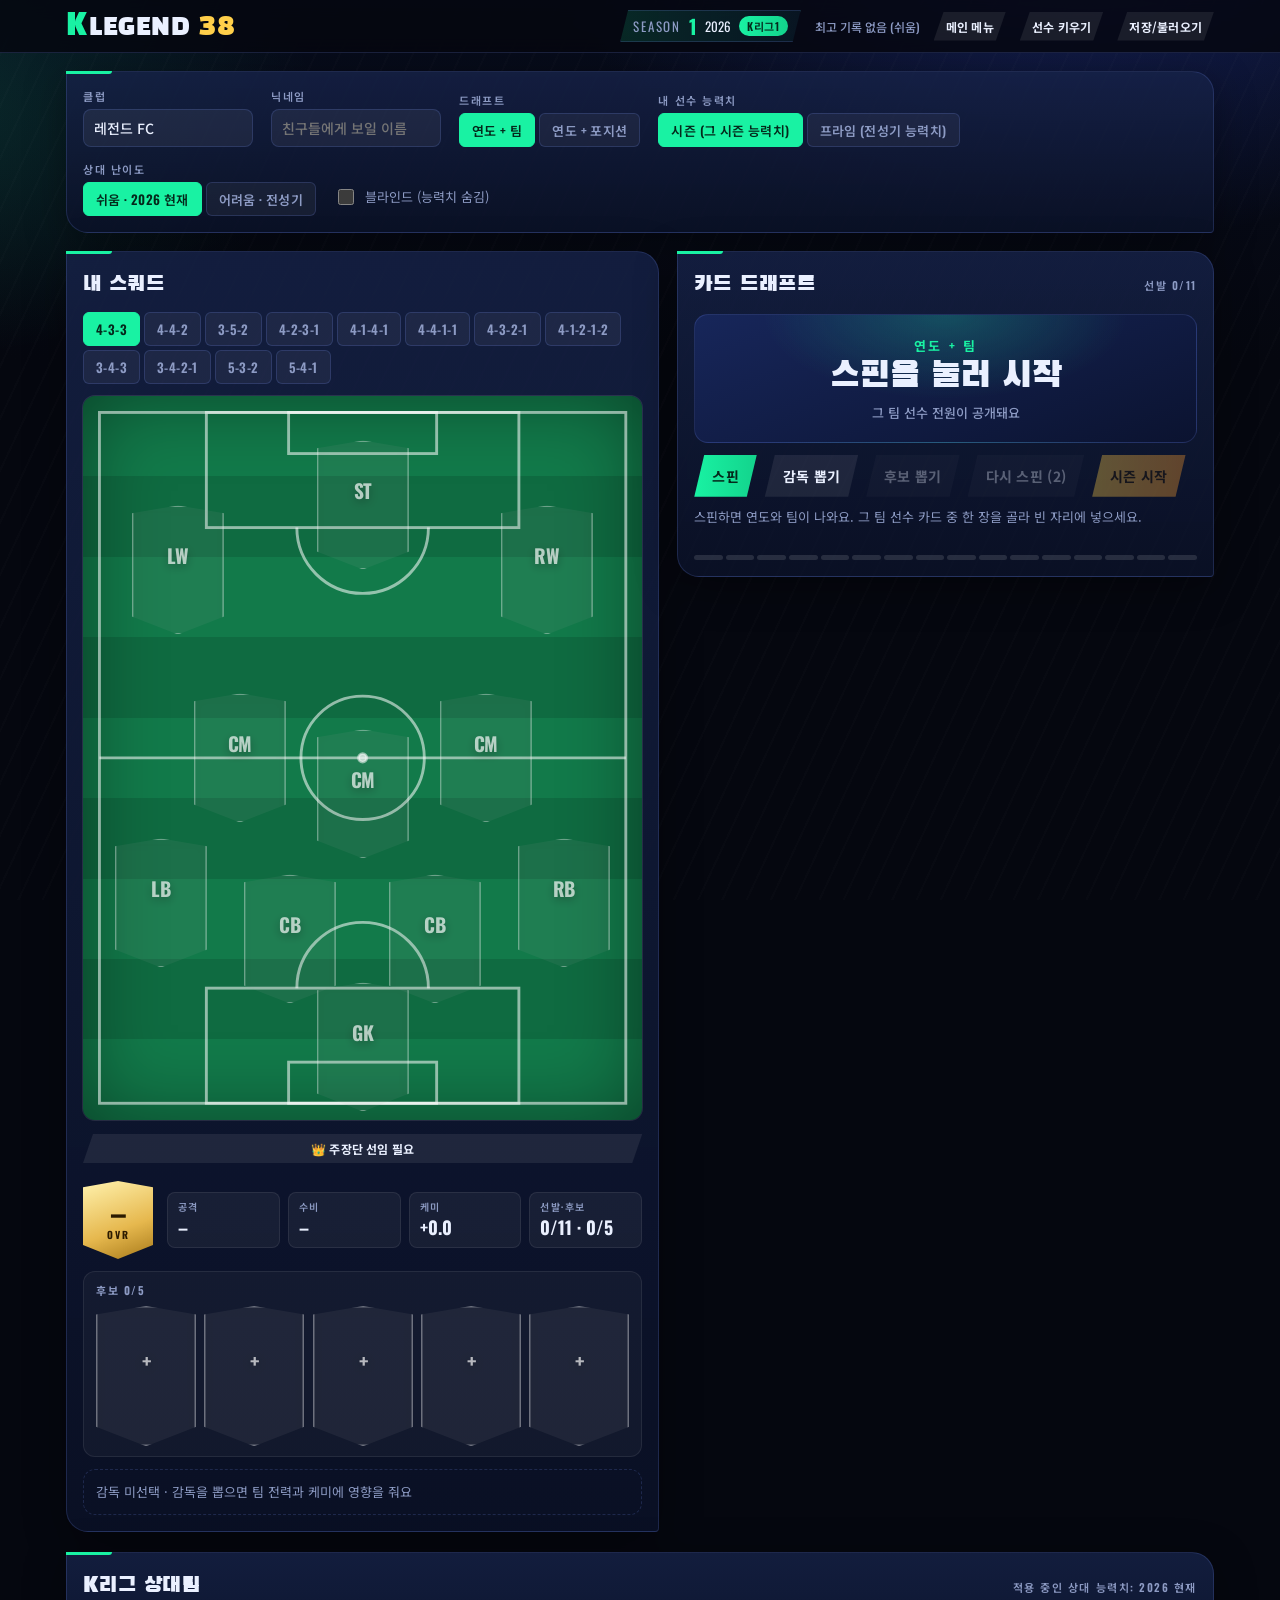
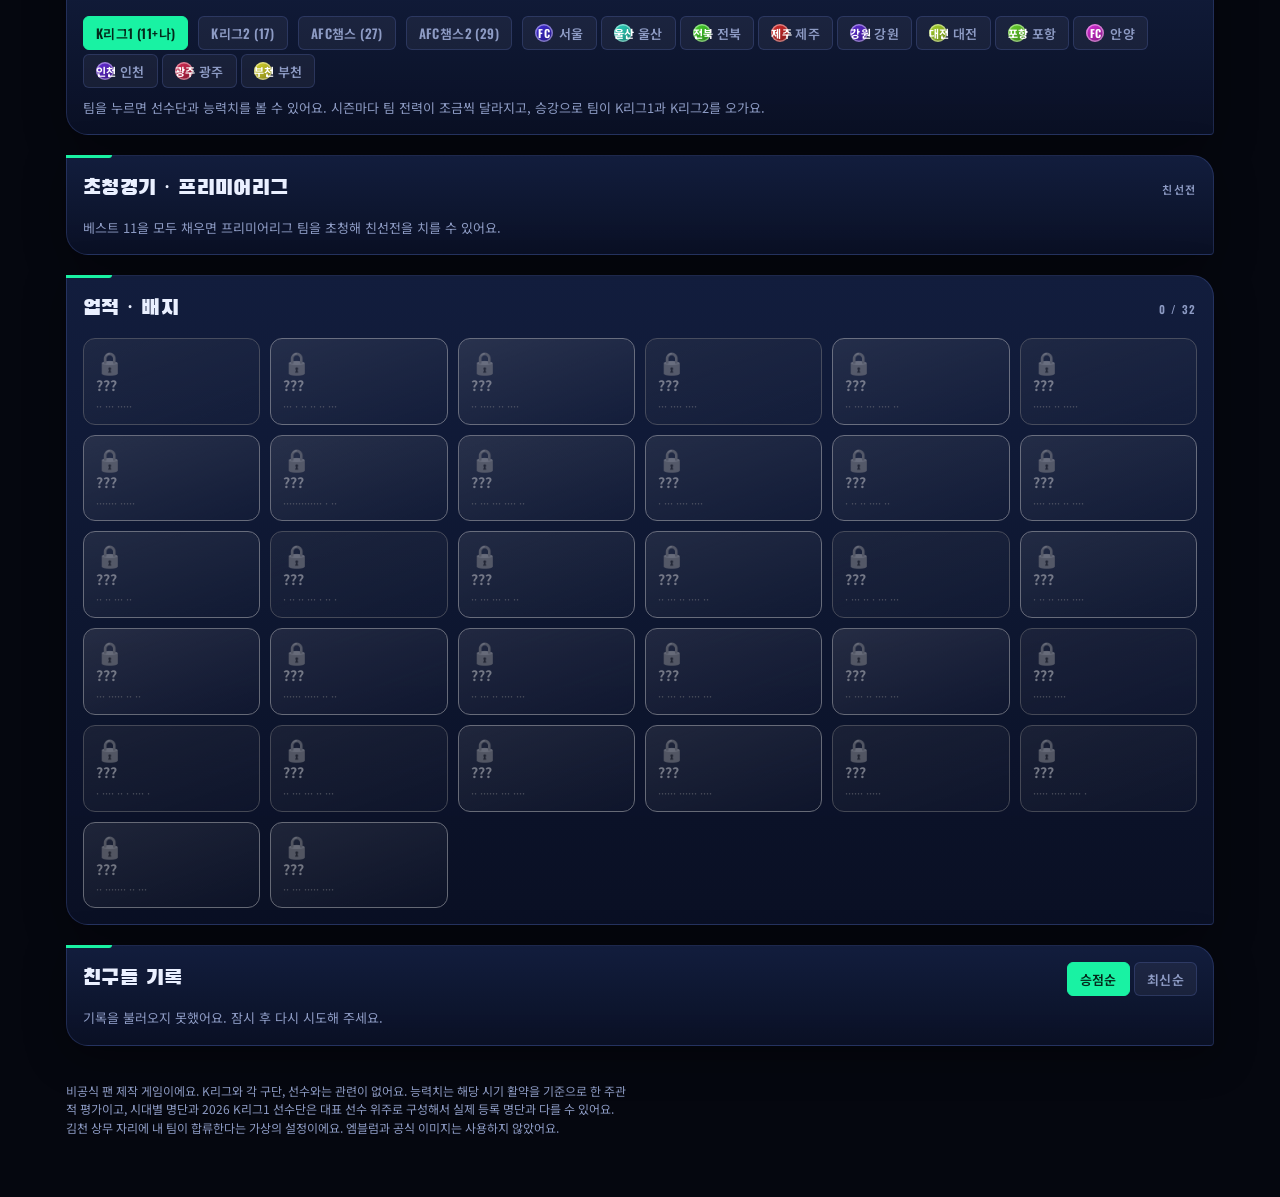
==== commit b6c4037e: "EPL 20개 구단 선수단 데이터, 감독판 초청경기(프리미어리그 친선전), 선수판 체격·특성 효과/가정 환경·명예의 전당 서버 저장, 군 복무·성장 버그 수정 Co-Authored" ====
--- a/manager.html
+++ b/manager.html
@@ -104,6 +104,11 @@
     <div id="oppView"></div>
   </section>
 
+  <section class="panel" id="inviteWrap" hidden style="margin-top:20px">
+    <div class="panel-h"><h2>초청경기 · 프리미어리그</h2><span class="label">친선전</span></div>
+    <div id="inviteBody"></div>
+  </section>
+
   <div id="results" hidden></div>
 
   <section class="panel" id="careerWrap" hidden style="margin-top:20px">
@@ -132,6 +137,7 @@
 <script src="js/data_cups.js"></script>
 <script src="js/data_acl.js"></script>
 <script src="js/data_afc_squads.js"></script>
+<script src="js/data_epl.js"></script>
 <script src="js/data_attrs.js"></script>
 <script src="js/data_attrs_lite.js"></script>
 <script src="js/data_attrs_lite2.js"></script>
--- a/css/style.css
+++ b/css/style.css
@@ -470,3 +470,7 @@
 /* 주장단 */
 .cap-btn{margin-bottom:6px}.cap-badge{position:absolute;top:-6px;right:-4px;z-index:4;font-size:11px;font-weight:900;width:20px;height:20px;border-radius:50%;display:grid;place-items:center;border:2px solid #fff;color:#111}.cap-badge.C{background:#f5c542}.cap-badge.V{background:#cfd8e3}
 .cap-list{display:grid;gap:6px;max-height:55vh;overflow:auto;margin-top:8px}.cap-row{display:grid;grid-template-columns:34px 1fr auto auto auto;gap:6px;align-items:center;padding:6px 8px;border:1px solid var(--line,#2a3550);border-radius:10px;font-size:13px}.cap-row.on{border-color:#f5c542;background:rgba(245,197,66,.1)}.cap-row small{grid-column:2;opacity:.7}.cap-row em{font-style:normal;color:#9fd3ff;font-size:12px;grid-column:3}.cap-row .btn{grid-row:1 / span 2}.cap-sum{margin:8px 0 2px;font-weight:700;color:#f5d487}
+
+/* 초청경기 */
+.inv-list{display:grid;gap:8px}.inv-row{display:flex;align-items:center;gap:10px;padding:10px 12px;border:1px solid var(--line);border-radius:12px;background:rgba(255,255,255,.03)}
+.inv-info{flex:1;min-width:0;display:grid}.inv-info small{color:var(--muted);font-size:12px}.inv-log{display:grid;gap:4px;margin:8px 0;font-size:14px}.inv-log .opp{color:var(--muted)}
